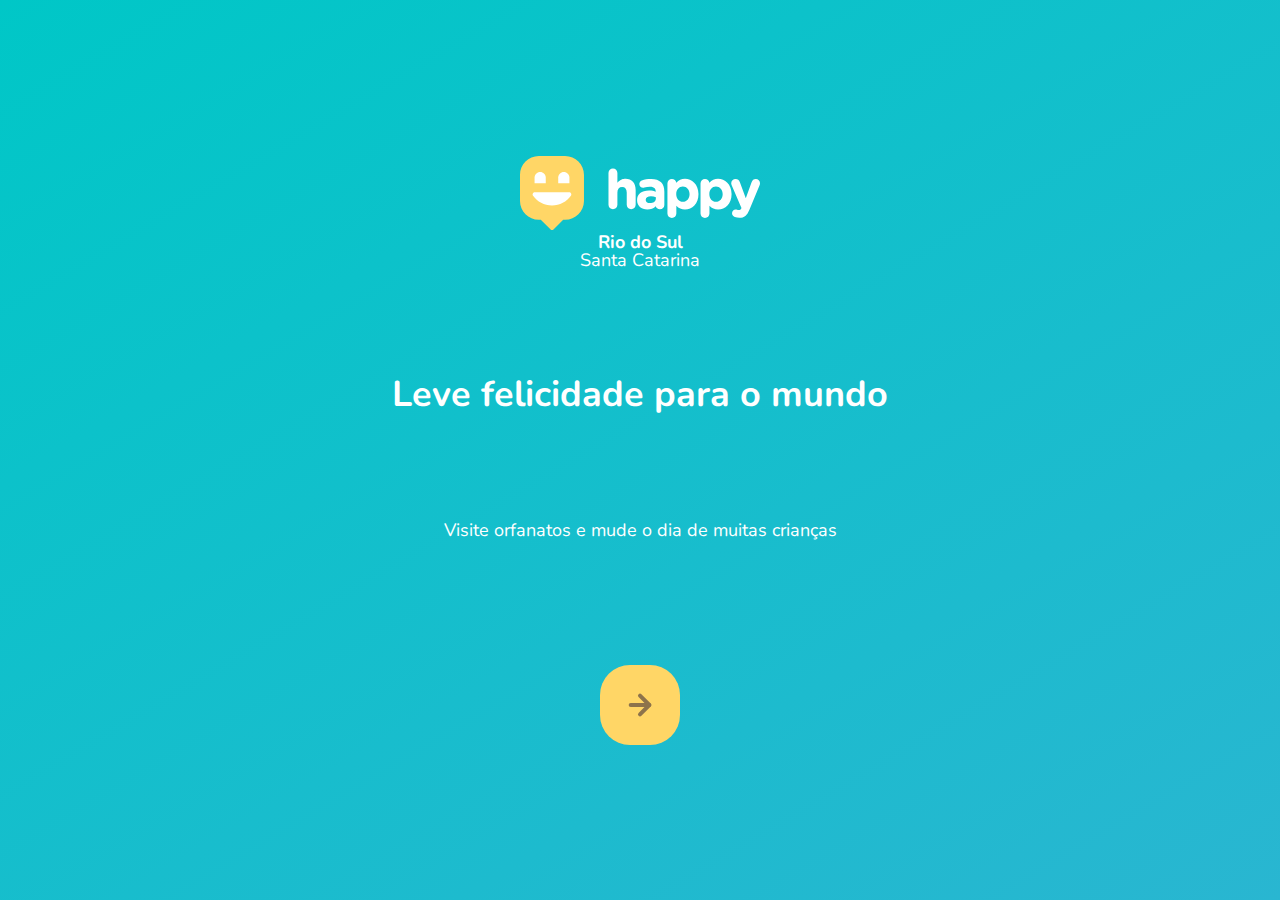
==== index.html @ 40fac48d "- aula 01" ====
<!DOCTYPE html>
<html lang="pt_BR">
  <head>
    <meta charset="UTF-8" />
    <meta name="viewport" content="width=device-width, initial-scale=1.0" />
    <title>Happy</title>

    <link
      rel="shortcut icon"
      href="./public/images/logo-icon.png"
      type="image/x-icon"
    />

    <link rel="stylesheet" href="./public/css/main.css" />
    <link rel="stylesheet" href="./public/css/animations.css" />
    <link rel="stylesheet" href="./public/css/page-landing.css" />

    <link
      href="https://fonts.googleapis.com/css2?family=Nunito:wght@400;600;800&display=swap"
      rel="stylesheet"
    />
  </head>

  <body id="body">
    <div id="page-landing">
      <div id="container">
        <header>
          <img
            class="animate-up"
            id="logo"
            src="./public/images/logo.svg"
            alt="Logomarca de Happy"
          />

          <div class="location animate-up">
            <strong>Rio do Sul</strong>
            <p>Santa Catarina</p>
          </div>
        </header>

        <main>
          <h1 class="animate-up">Leve felicidade para o mundo</h1>

          <section class="visit">
            <p class="animate-up">
              Visite orfanatos e mude o dia de muitas crianças
            </p>
            <a href="#" title="Visite orfanatos" class="animate-up">
              <img src="./public/images/arrow.svg" alt="Visite orfanatos" />
            </a>
          </section>
        </main>
      </div>
    </div>
  </body>
</html>
---- public/css/main.css ----
* {
  margin: 0;
  padding: 0;
}

body {
  height: 100vh;
  color: #ffffff;
}

:root {
  /* font-size: 10px; */
  font-size: 62.5%;
}

body,
input,
button,
textarea {
  font: 400 1.8rem/1 "Nunito", sans-serif;
}
---- public/css/animations.css ----
/* animações */

@keyframes up {
    from {
      opacity: 0;
      transform: translateY(16px);
    }
  
    to {
      opacity: 1;
      transform: translateY(0);
    }
  }
  
  .animate-up {
    animation-name: up;
    animation-duration: 300ms;
    animation-fill-mode: backwards;
  }
---- public/css/page-landing.css ----
#page-landing {
  background: linear-gradient(329.54deg, #29b6d1 0%, #00c7c7 100%);
  min-height: 100vh;
  text-align: center;

  display: flex;
}

#container {
  margin: auto;
  width: 90%;
}

.location,
h1,
.visit p {
  height: 16vh;
}

.visit a {
  width: 8rem;
  height: 8rem;
  background-color: #ffd666;

  border: none;
  border-radius: 3rem;

  display: flex;
  align-items: center;
  justify-content: center;

  margin: 0 auto;

  transition: background-color .2s;
}

.visit a:hover {
    background-color: #96feff;
}

#logo {
  animation-delay: 50ms;
}

.location {
  animation-delay: 100ms;
}

main h1 {
  animation-delay: 150ms;
}

.visit p {
  animation-delay: 200ms;
}

.visit a {
  animation-delay: 250ms;
}
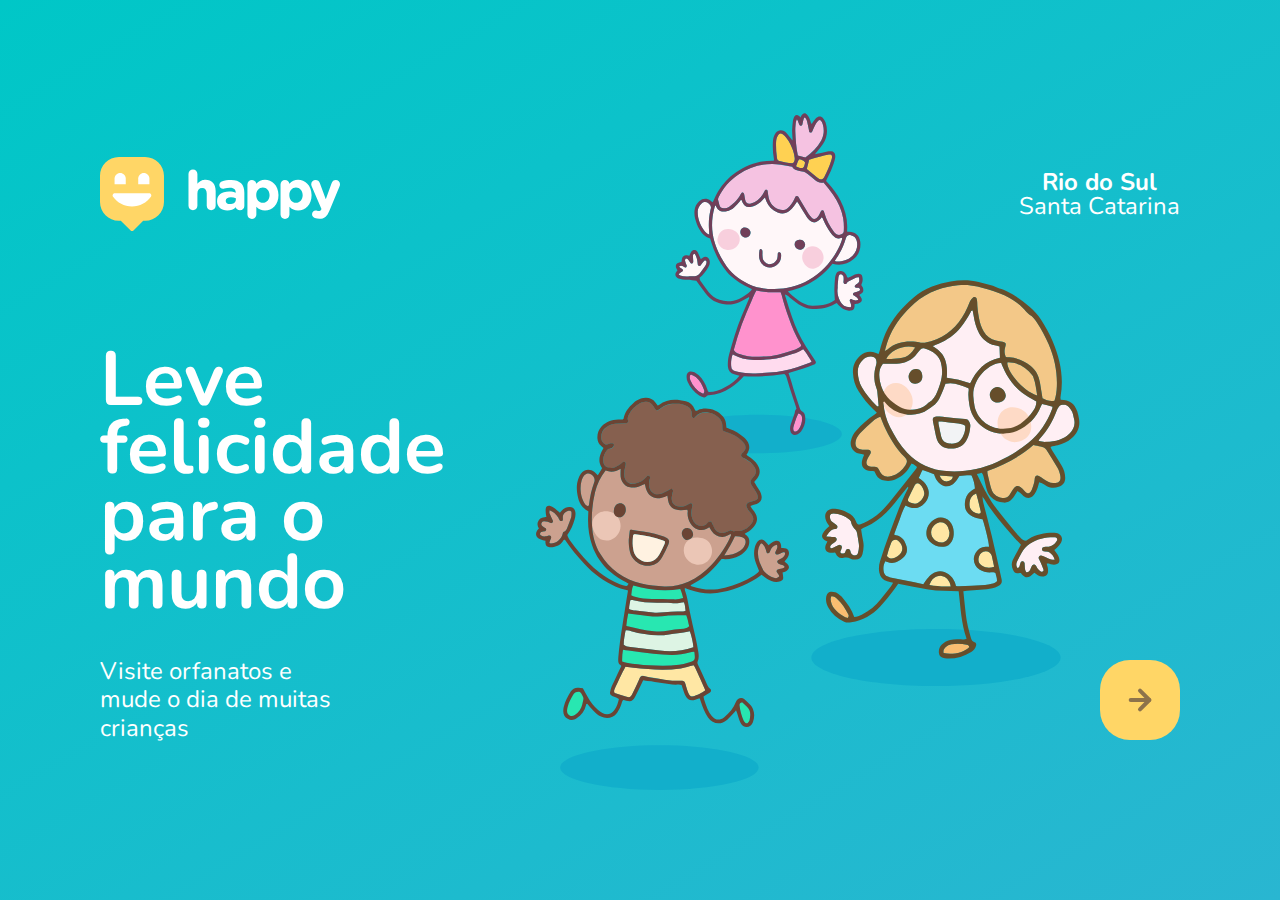
==== commit 8f9bcc41: "-fim aula 2" ====
--- a/index.html
+++ b/index.html
@@ -45,7 +45,7 @@
             <p class="animate-up">
               Visite orfanatos e mude o dia de muitas crianças
             </p>
-            <a href="#" title="Visite orfanatos" class="animate-up">
+            <a href="orphanages.html" title="Visite orfanatos" class="animate-up">
               <img src="./public/images/arrow.svg" alt="Visite orfanatos" />
             </a>
           </section>
--- a/public/css/main.css
+++ b/public/css/main.css
@@ -1,21 +1,23 @@
 * {
-  margin: 0;
-  padding: 0;
+    margin: 0;
+    padding: 0;
+    box-sizing: border-box;
 }
 
 body {
-  height: 100vh;
-  color: #ffffff;
+    height: 100vh;
+    color: #ffffff;
+    background-color: #EBF2F5;
 }
 
 :root {
-  /* font-size: 10px; */
-  font-size: 62.5%;
+    /* font-size: 10px; */
+    font-size: 62.5%;
 }
 
 body,
 input,
 button,
 textarea {
-  font: 400 1.8rem/1 "Nunito", sans-serif;
+    font: 400 1.8rem/1 "Nunito", sans-serif;
 }--- a/public/css/animations.css
+++ b/public/css/animations.css
@@ -11,9 +11,41 @@
       transform: translateY(0);
     }
   }
+
+@keyframes right {
+    from {
+        transform: translateX(-100%);
+    }
+    to {
+        transform: translateX(0);
+    }
+}
+
+@keyframes appear {
+    from {
+        opacity: 0;
+    }
+    to {
+        opacity: 1;
+    }
+}
+
   
   .animate-up {
     animation-name: up;
     animation-duration: 300ms;
     animation-fill-mode: backwards;
-  }+  }
+
+.animate-right {
+    animation-name: right;
+    animation-duration: 300ms;
+    animation-fill-mode: backwards;
+  }
+
+  .animate-appear {
+    animation-name: appear;
+    animation-duration: 300ms;
+    animation-fill-mode: backwards;
+  }
+
--- a/public/css/page-landing.css
+++ b/public/css/page-landing.css
@@ -1,37 +1,37 @@
 #page-landing {
-  background: linear-gradient(329.54deg, #29b6d1 0%, #00c7c7 100%);
-  min-height: 100vh;
-  text-align: center;
+    background: linear-gradient(329.54deg, #29b6d1 0%, #00c7c7 100%);
+    min-height: 100vh;
+    text-align: center;
 
-  display: flex;
+    display: flex;
 }
 
 #container {
-  margin: auto;
-  width: 90%;
+    margin: auto;
+    width: min(90%, 112rem);
 }
 
 .location,
 h1,
 .visit p {
-  height: 16vh;
+    height: 16vh;
 }
 
 .visit a {
-  width: 8rem;
-  height: 8rem;
-  background-color: #ffd666;
+    width: 8rem;
+    height: 8rem;
+    background-color: #ffd666;
 
-  border: none;
-  border-radius: 3rem;
+    border: none;
+    border-radius: 3rem;
 
-  display: flex;
-  align-items: center;
-  justify-content: center;
+    display: flex;
+    align-items: center;
+    justify-content: center;
 
-  margin: 0 auto;
+    margin: 0 auto;
 
-  transition: background-color .2s;
+    transition: background-color 0.2s;
 }
 
 .visit a:hover {
@@ -39,21 +39,75 @@
 }
 
 #logo {
-  animation-delay: 50ms;
+    animation-delay: 50ms;
 }
 
 .location {
-  animation-delay: 100ms;
+    animation-delay: 100ms;
 }
 
 main h1 {
-  animation-delay: 150ms;
+    animation-delay: 150ms;
 }
 
 .visit p {
-  animation-delay: 200ms;
+    animation-delay: 200ms;
 }
 
 .visit a {
-  animation-delay: 250ms;
+    animation-delay: 250ms;
 }
+
+/* desktop version */
+
+@media (min-width: 760px) {
+
+    #container {
+        padding: 5rem 2rem;
+        background: url("../images/bg.svg") no-repeat 80% / clamp(30rem, 54vw, 56rem);
+    }
+    header {
+        display: flex;
+        align-items: center;
+        justify-content: space-between;
+    }
+
+    .location,
+    h1,
+    .visit p {
+        height: initial;
+        text-align: initial;
+    }
+
+    .location {
+        text-align: center;
+        font-size: 2.4rem;
+    }
+
+    main h1 {
+        font-size: clamp(4vw, 6vw, 8.4vw);
+        font-weight: bold;
+        line-height: 0.88;
+
+        margin: clamp(10%, 9vw, 12%) 0 4rem;
+
+        width: min(300px, 80%);
+    }
+
+    .visit {
+        display: flex;
+        align-items: center;
+        justify-content: space-between;
+
+    }
+
+    .visit p {
+        font-size: 2.4rem;
+        line-height: 1.2;
+        width: clamp(20rem, 20vw, 30rem);
+    }
+
+    .visit a {
+        margin: initial;
+    }
+}